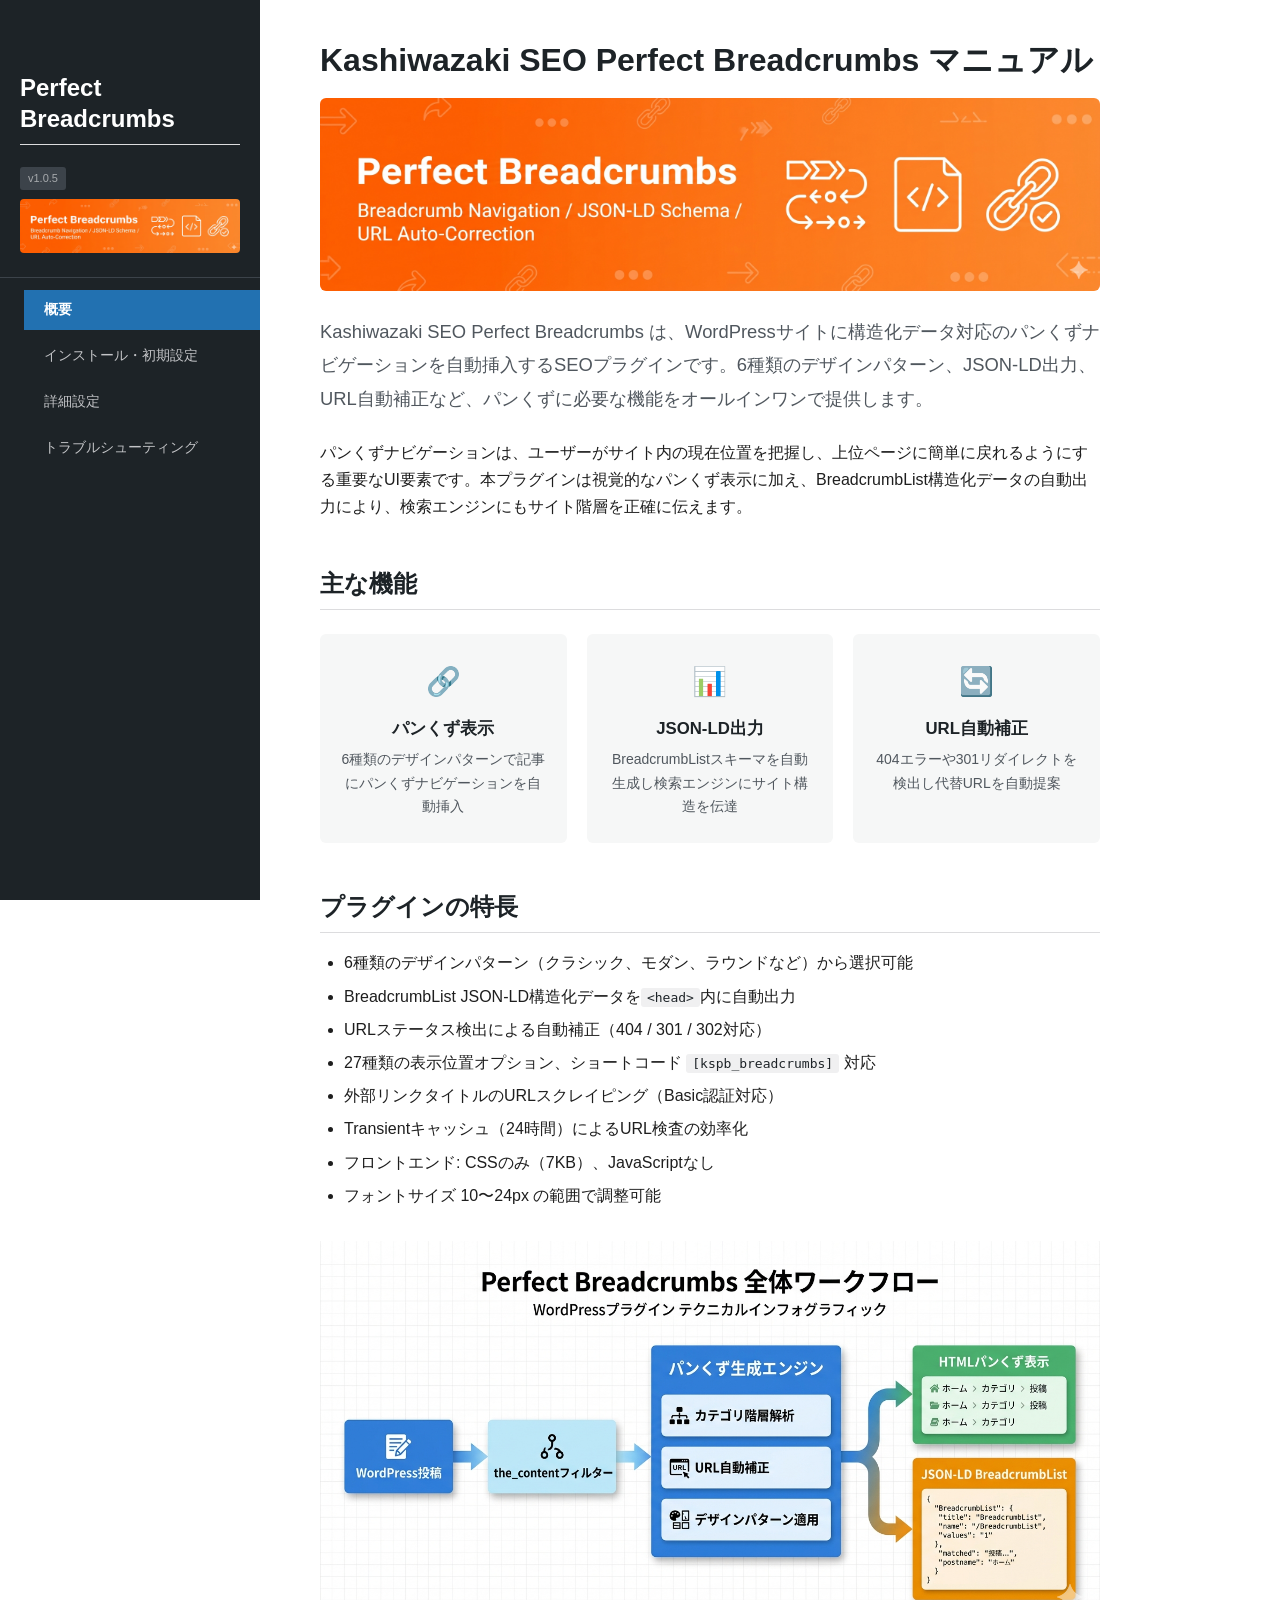
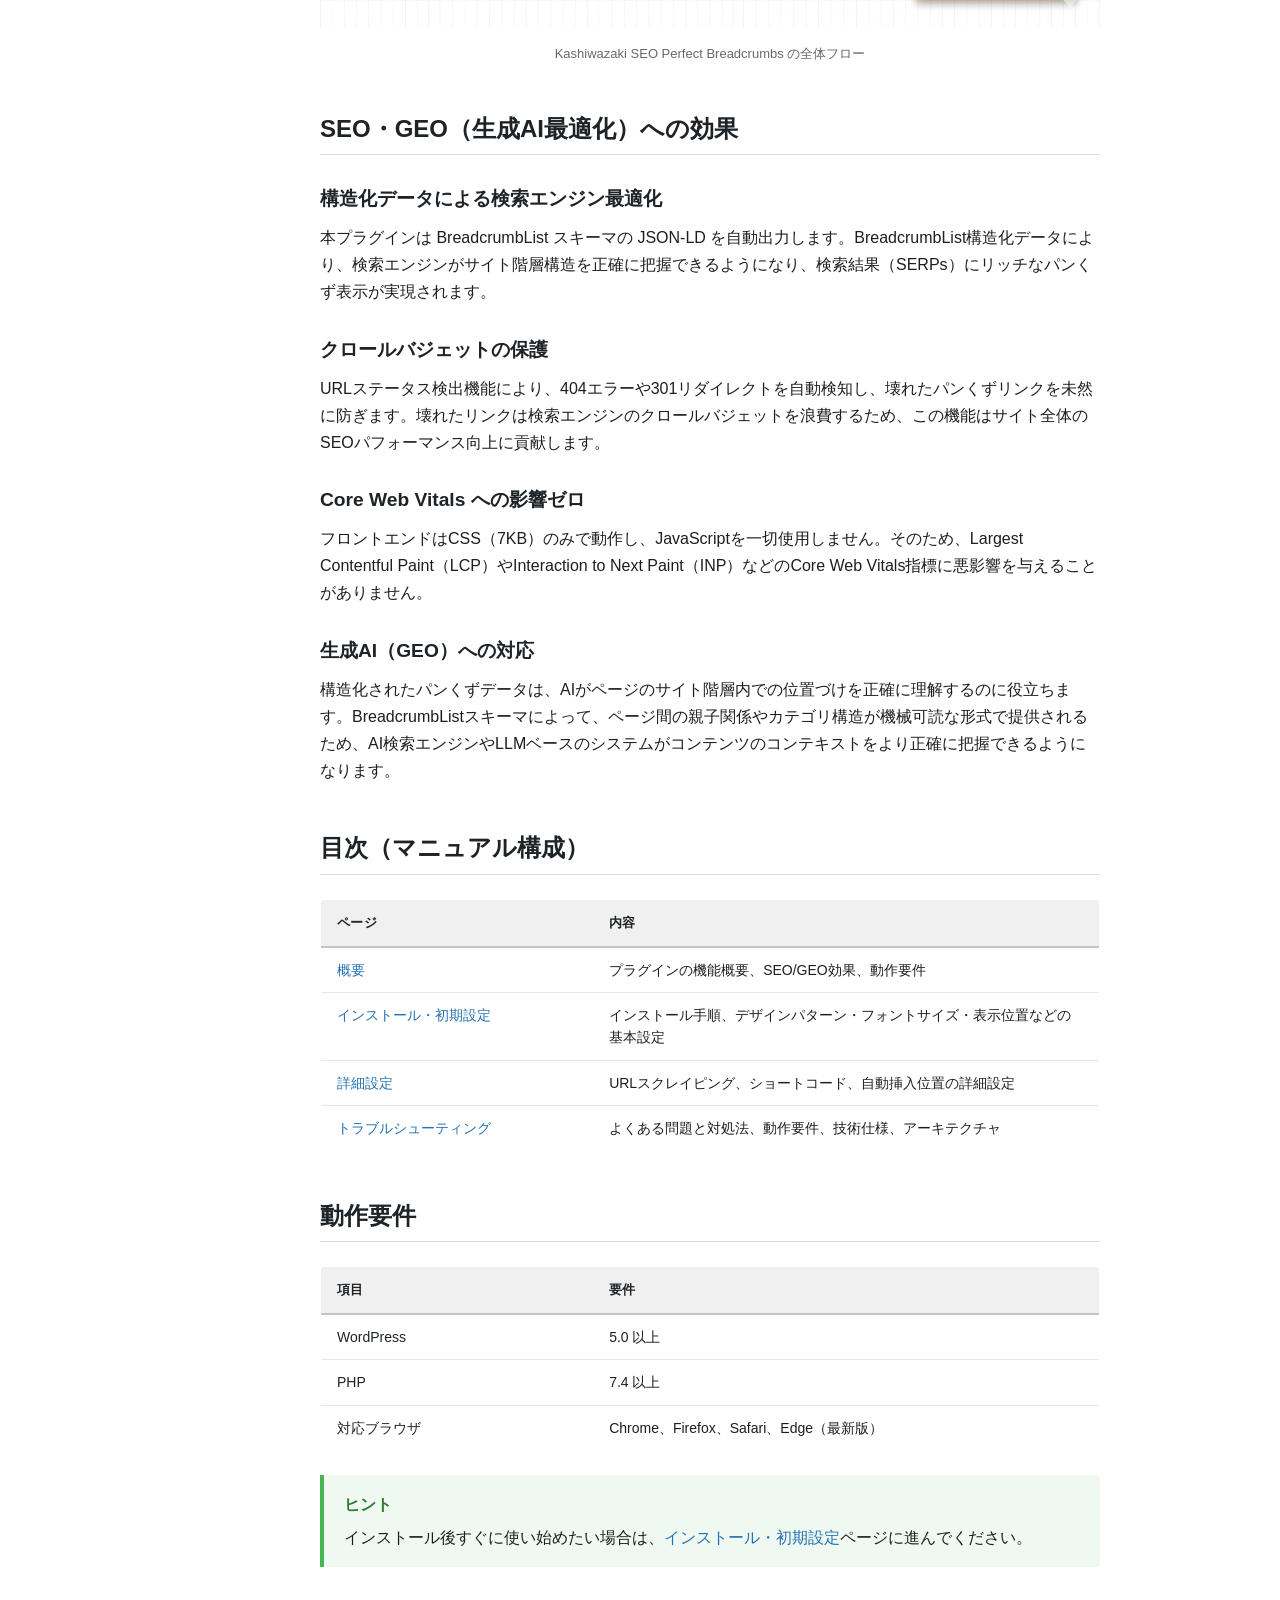
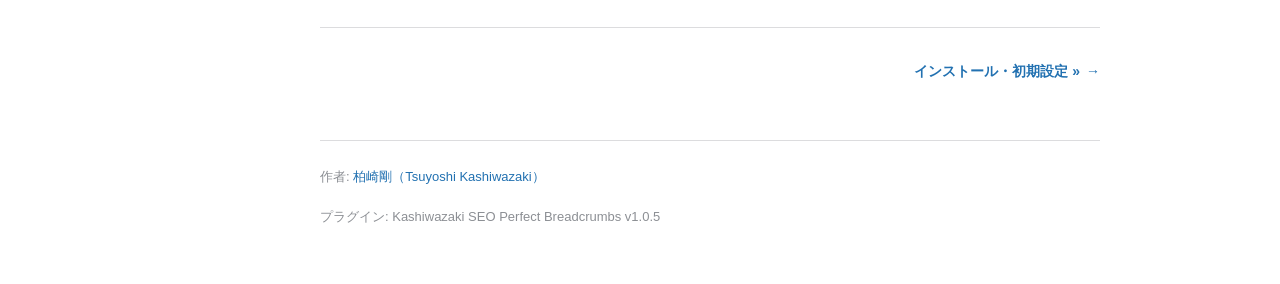
==== docs/index.html @ a73e2698 "Add HTML manual under docs/ Co-Authored-By: Claude Opus 4.6 (1M context) <noreply@anthropic.com>" ====
<!DOCTYPE html>
<html lang="ja">
<head>
    <meta charset="UTF-8">
    <meta name="viewport" content="width=device-width, initial-scale=1.0">
    <title>概要 - Kashiwazaki SEO Perfect Breadcrumbs マニュアル</title>
    <link rel="stylesheet" href="css/style.css?v=1">
</head>
<body>
<button class="hamburger-btn" aria-label="メニュー">&#9776;</button>

<nav class="sidebar">
    <div class="sidebar-header">
        <h2 style="color:#fff;">Perfect Breadcrumbs</h2>
        <span class="version">v1.0.5</span>
        <img src="images/main-visual.png" alt="" style="width:100%;border-radius:4px;margin-top:8px;">
    </div>
    <ul>
        <li class="active"><a href="index.html">概要</a></li>
        <li><a href="setup.html">インストール・初期設定</a></li>
        <li><a href="breadcrumbs-settings.html">詳細設定</a></li>
        <li><a href="troubleshooting.html">トラブルシューティング</a></li>
    </ul>
</nav>

<main class="content">
    <h1>Kashiwazaki SEO Perfect Breadcrumbs マニュアル</h1>
    <img src="images/main-visual.png" alt="Kashiwazaki SEO Perfect Breadcrumbs メインビジュアル" style="width:100%;border-radius:6px;margin-bottom:16px;">
    <p class="lead">Kashiwazaki SEO Perfect Breadcrumbs は、WordPressサイトに構造化データ対応のパンくずナビゲーションを自動挿入するSEOプラグインです。6種類のデザインパターン、JSON-LD出力、URL自動補正など、パンくずに必要な機能をオールインワンで提供します。</p>

    <p>パンくずナビゲーションは、ユーザーがサイト内の現在位置を把握し、上位ページに簡単に戻れるようにする重要なUI要素です。本プラグインは視覚的なパンくず表示に加え、BreadcrumbList構造化データの自動出力により、検索エンジンにもサイト階層を正確に伝えます。</p>

    <h2>主な機能</h2>

    <div class="feature-cards">
        <div class="feature-card">
            <span class="icon">&#128279;</span>
            <h4>パンくず表示</h4>
            <p>6種類のデザインパターンで記事にパンくずナビゲーションを自動挿入</p>
        </div>
        <div class="feature-card">
            <span class="icon">&#128202;</span>
            <h4>JSON-LD出力</h4>
            <p>BreadcrumbListスキーマを自動生成し検索エンジンにサイト構造を伝達</p>
        </div>
        <div class="feature-card">
            <span class="icon">&#128260;</span>
            <h4>URL自動補正</h4>
            <p>404エラーや301リダイレクトを検出し代替URLを自動提案</p>
        </div>
    </div>

    <h2>プラグインの特長</h2>

    <ul>
        <li>6種類のデザインパターン（クラシック、モダン、ラウンドなど）から選択可能</li>
        <li>BreadcrumbList JSON-LD構造化データを<code>&lt;head&gt;</code>内に自動出力</li>
        <li>URLステータス検出による自動補正（404 / 301 / 302対応）</li>
        <li>27種類の表示位置オプション、ショートコード <code>[kspb_breadcrumbs]</code> 対応</li>
        <li>外部リンクタイトルのURLスクレイピング（Basic認証対応）</li>
        <li>Transientキャッシュ（24時間）によるURL検査の効率化</li>
        <li>フロントエンド: CSSのみ（7KB）、JavaScriptなし</li>
        <li>フォントサイズ 10〜24px の範囲で調整可能</li>
    </ul>

    <figure class="infographic">
        <img src="images/infographics/overview-flow.png" alt="プラグイン概要フロー図">
        <figcaption>Kashiwazaki SEO Perfect Breadcrumbs の全体フロー</figcaption>
    </figure>

    <h2>SEO・GEO（生成AI最適化）への効果</h2>

    <h3>構造化データによる検索エンジン最適化</h3>
    <p>本プラグインは BreadcrumbList スキーマの JSON-LD を自動出力します。BreadcrumbList構造化データにより、検索エンジンがサイト階層構造を正確に把握できるようになり、検索結果（SERPs）にリッチなパンくず表示が実現されます。</p>

    <h3>クロールバジェットの保護</h3>
    <p>URLステータス検出機能により、404エラーや301リダイレクトを自動検知し、壊れたパンくずリンクを未然に防ぎます。壊れたリンクは検索エンジンのクロールバジェットを浪費するため、この機能はサイト全体のSEOパフォーマンス向上に貢献します。</p>

    <h3>Core Web Vitals への影響ゼロ</h3>
    <p>フロントエンドはCSS（7KB）のみで動作し、JavaScriptを一切使用しません。そのため、Largest Contentful Paint（LCP）やInteraction to Next Paint（INP）などのCore Web Vitals指標に悪影響を与えることがありません。</p>

    <h3>生成AI（GEO）への対応</h3>
    <p>構造化されたパンくずデータは、AIがページのサイト階層内での位置づけを正確に理解するのに役立ちます。BreadcrumbListスキーマによって、ページ間の親子関係やカテゴリ構造が機械可読な形式で提供されるため、AI検索エンジンやLLMベースのシステムがコンテンツのコンテキストをより正確に把握できるようになります。</p>

    <h2>目次（マニュアル構成）</h2>

    <table>
        <thead>
            <tr>
                <th style="width:35%;">ページ</th>
                <th>内容</th>
            </tr>
        </thead>
        <tbody>
            <tr>
                <td><a href="index.html">概要</a></td>
                <td>プラグインの機能概要、SEO/GEO効果、動作要件</td>
            </tr>
            <tr>
                <td><a href="setup.html">インストール・初期設定</a></td>
                <td>インストール手順、デザインパターン・フォントサイズ・表示位置などの基本設定</td>
            </tr>
            <tr>
                <td><a href="breadcrumbs-settings.html">詳細設定</a></td>
                <td>URLスクレイピング、ショートコード、自動挿入位置の詳細設定</td>
            </tr>
            <tr>
                <td><a href="troubleshooting.html">トラブルシューティング</a></td>
                <td>よくある問題と対処法、動作要件、技術仕様、アーキテクチャ</td>
            </tr>
        </tbody>
    </table>

    <h2>動作要件</h2>

    <table>
        <thead>
            <tr>
                <th style="width:35%;">項目</th>
                <th>要件</th>
            </tr>
        </thead>
        <tbody>
            <tr>
                <td>WordPress</td>
                <td>5.0 以上</td>
            </tr>
            <tr>
                <td>PHP</td>
                <td>7.4 以上</td>
            </tr>
            <tr>
                <td>対応ブラウザ</td>
                <td>Chrome、Firefox、Safari、Edge（最新版）</td>
            </tr>
        </tbody>
    </table>

    <div class="callout callout-tip">
        <div class="callout-title">ヒント</div>
        <p>インストール後すぐに使い始めたい場合は、<a href="setup.html">インストール・初期設定</a>ページに進んでください。</p>
    </div>

    <nav class="page-nav">
        <span></span>
        <a href="setup.html" class="next">インストール・初期設定 &raquo;</a>
    </nav>

    <footer class="manual-footer">
        <p>作者: <a href="https://www.tsuyoshikashiwazaki.jp/profile/" target="_blank" rel="noopener">柏崎剛（Tsuyoshi Kashiwazaki）</a></p>
        <p>プラグイン: Kashiwazaki SEO Perfect Breadcrumbs v1.0.5</p>
    </footer>
</main>

<div class="lightbox"></div>
<script src="js/manual.js?v=1"></script>
</body>
</html>
---- docs/css/style.css ----
/* ========================================
   WordPress Plugin Manual - Common Stylesheet
   ======================================== */

/* ========================================
   1. Base / Reset
   ======================================== */

*,
*::before,
*::after {
    margin: 0;
    padding: 0;
    box-sizing: border-box;
}

html {
    font-size: 16px;
    scroll-behavior: smooth;
}

body {
    font-family: -apple-system, BlinkMacSystemFont, "Segoe UI", Roboto, Oxygen,
        Ubuntu, Cantarell, "Fira Sans", "Droid Sans", "Helvetica Neue", Arial,
        sans-serif;
    color: #1e1e1e;
    background: #fff;
    line-height: 1.7;
}

img {
    max-width: 100%;
    height: auto;
}

a {
    color: #2271b1;
    text-decoration: none;
}

a:hover {
    color: #135e96;
    text-decoration: underline;
}

/* ========================================
   2. Sidebar
   ======================================== */

.sidebar {
    position: fixed;
    top: 0;
    left: 0;
    width: 260px;
    height: 100vh;
    background: #1d2327;
    color: #fff;
    overflow-y: auto;
    z-index: 100;
    padding-bottom: 40px;
}

.sidebar-header {
    padding: 24px 20px 16px;
    border-bottom: 1px solid #3c434a;
}

.sidebar-header h1 {
    font-size: 15px;
    font-weight: 600;
    line-height: 1.4;
    color: #fff;
}

.sidebar-header .version {
    display: inline-block;
    margin-top: 6px;
    font-size: 11px;
    color: #a7aaad;
    background: #3c434a;
    padding: 2px 8px;
    border-radius: 3px;
}

.sidebar ul {
    list-style: none;
    padding: 12px 0;
}

.sidebar ul li a {
    display: block;
    padding: 8px 20px;
    color: #c3c4c7;
    font-size: 14px;
    transition: background 0.15s, color 0.15s;
}

.sidebar ul li a:hover {
    background: #2c3338;
    color: #fff;
    text-decoration: none;
}

.sidebar ul li.active a {
    background: #2271b1;
    color: #fff;
    font-weight: 600;
}

.sidebar ul li.section-label {
    padding: 18px 20px 4px;
    font-size: 11px;
    font-weight: 700;
    text-transform: uppercase;
    letter-spacing: 0.06em;
    color: #8c8f94;
}

/* ========================================
   3. Main Content
   ======================================== */

.content {
    margin-left: 260px;
    max-width: 900px;
    padding: 40px 60px;
}

/* ========================================
   4. Typography
   ======================================== */

h1, h2, h3, h4, h5, h6 {
    color: #1d2327;
    font-weight: 600;
    line-height: 1.3;
}

h1 {
    font-size: 2rem;
    margin-bottom: 16px;
}

h2 {
    font-size: 1.5rem;
    margin-top: 48px;
    margin-bottom: 16px;
    padding-bottom: 10px;
    border-bottom: 1px solid #dcdcde;
}

h3 {
    font-size: 1.2rem;
    margin-top: 32px;
    margin-bottom: 12px;
}

h4 {
    font-size: 1.05rem;
    margin-top: 24px;
    margin-bottom: 8px;
}

p {
    margin-bottom: 16px;
}

.lead {
    font-size: 1.15rem;
    color: #50575e;
    line-height: 1.8;
    margin-bottom: 24px;
}

/* ========================================
   5. Steps
   ======================================== */

.step {
    display: flex;
    gap: 16px;
    margin-bottom: 24px;
    align-items: flex-start;
}

.step-number {
    flex-shrink: 0;
    width: 36px;
    height: 36px;
    background: #2271b1;
    color: #fff;
    border-radius: 50%;
    display: flex;
    align-items: center;
    justify-content: center;
    font-size: 16px;
    font-weight: 700;
    line-height: 1;
}

.step-content {
    flex: 1;
    padding-top: 4px;
}

.step-content p:last-child {
    margin-bottom: 0;
}

/* ========================================
   6. Callout Boxes
   ======================================== */

.callout {
    padding: 16px 20px;
    margin: 24px 0;
    border-left: 4px solid;
    border-radius: 0 4px 4px 0;
}

.callout-title {
    font-weight: 700;
    margin-bottom: 6px;
}

.callout p:last-child {
    margin-bottom: 0;
}

.callout-tip {
    border-left-color: #46b450;
    background: #f0f9f1;
}

.callout-tip .callout-title {
    color: #2e7d32;
}

.callout-warning {
    border-left-color: #ffb900;
    background: #fef8e7;
}

.callout-warning .callout-title {
    color: #8b6914;
}

.callout-note {
    border-left-color: #2271b1;
    background: #edf5fa;
}

.callout-note .callout-title {
    color: #2271b1;
}

/* ========================================
   7. Screenshots
   ======================================== */

.screenshot {
    margin: 24px 0;
    text-align: center;
}

.screenshot img {
    max-width: 100%;
    border: 1px solid #dcdcde;
    border-radius: 6px;
    cursor: zoom-in;
}

.screenshot figcaption,
.screenshot .caption {
    font-size: 13px;
    color: #646970;
    margin-top: 8px;
    font-style: italic;
}

/* ========================================
   8. Infographic Images
   ======================================== */

.infographic {
    margin: 32px 0;
    text-align: center;
}

.infographic img {
    max-width: 100%;
    display: inline-block;
}

.infographic figcaption,
.infographic .caption {
    font-size: 13px;
    color: #646970;
    margin-top: 8px;
}

/* ========================================
   9. Feature Cards
   ======================================== */

.feature-cards {
    display: grid;
    grid-template-columns: repeat(3, 1fr);
    gap: 20px;
    margin: 24px 0;
}

.feature-card {
    background: #f6f7f7;
    border-radius: 6px;
    padding: 24px 20px;
    text-align: center;
}

.feature-card h4 {
    margin-top: 0;
    margin-bottom: 8px;
}

.feature-card p {
    font-size: 14px;
    color: #50575e;
    margin-bottom: 0;
}

.feature-card .icon {
    font-size: 28px;
    margin-bottom: 12px;
    display: block;
}

/* ========================================
   10. Tables (widefat style)
   ======================================== */

table,
table.widefat {
    width: 100%;
    border-collapse: collapse;
    margin: 24px 0;
    font-size: 14px;
    border: 1px solid #dcdcde;
    border-radius: 4px;
    overflow: hidden;
}

table thead th,
table.widefat thead th {
    background: #f0f0f1;
    text-align: left;
    padding: 12px 16px;
    font-weight: 600;
    font-size: 13px;
    color: #1d2327;
    border-bottom: 2px solid #c3c4c7;
    letter-spacing: 0.02em;
}

table tbody td,
table.widefat tbody td {
    padding: 11px 16px;
    border-bottom: 1px solid #e8e8e8;
    vertical-align: top;
    line-height: 1.6;
}

table tbody tr:hover,
table.widefat tbody tr:hover {
    background: #f6f7f7;
}

table tbody tr:last-child td,
table.widefat tbody tr:last-child td {
    border-bottom: none;
}

table tbody td:first-child {
    font-weight: 500;
    color: #1d2327;
}

/* ========================================
   11. HTTP Status Color Coding
   ======================================== */

.http-2xx {
    color: #00a32a;
    font-weight: 600;
}

.http-3xx {
    color: #2271b1;
    font-weight: 600;
}

.http-4xx {
    color: #dba617;
    font-weight: 600;
}

.http-5xx {
    color: #d63638;
    font-weight: 600;
}

/* ========================================
   12. Status Badges
   ======================================== */

.status-badge {
    display: inline-block;
    padding: 2px 10px;
    border-radius: 12px;
    font-size: 12px;
    font-weight: 600;
    line-height: 1.6;
    white-space: nowrap;
}

.status-ok {
    background: #edfaef;
    color: #00a32a;
}

.status-warning {
    background: #fef8e7;
    color: #996800;
}

.status-error {
    background: #fcf0f1;
    color: #d63638;
}

/* ========================================
   13. Lightbox Overlay
   ======================================== */

.lightbox {
    display: none;
    position: fixed;
    inset: 0;
    z-index: 9999;
    background: rgba(0, 0, 0, 0.85);
    align-items: center;
    justify-content: center;
    cursor: zoom-out;
}

.lightbox.active {
    display: flex;
}

.lightbox img {
    max-width: 90vw;
    max-height: 90vh;
    border-radius: 4px;
    box-shadow: 0 4px 30px rgba(0, 0, 0, 0.4);
}

.lightbox-close {
    position: absolute;
    top: 20px;
    right: 28px;
    background: none;
    border: none;
    color: #fff;
    font-size: 36px;
    cursor: pointer;
    line-height: 1;
    opacity: 0.8;
    transition: opacity 0.15s;
}

.lightbox-close:hover {
    opacity: 1;
}

/* ========================================
   14. Page Navigation
   ======================================== */

.page-nav {
    display: flex;
    justify-content: space-between;
    margin-top: 60px;
    padding-top: 24px;
    border-top: 1px solid #dcdcde;
}

.page-nav a {
    display: inline-flex;
    align-items: center;
    gap: 6px;
    font-size: 14px;
    font-weight: 600;
    color: #2271b1;
    padding: 8px 0;
}

.page-nav a:hover {
    color: #135e96;
    text-decoration: none;
}

.page-nav .prev::before {
    content: "\2190";
}

.page-nav .next::after {
    content: "\2192";
}

/* ========================================
   15. Manual Footer
   ======================================== */

.manual-footer {
    margin-top: 48px;
    padding: 24px 0 0;
    border-top: 1px solid #dcdcde;
    font-size: 13px;
    color: #8c8f94;
    line-height: 1.8;
}

.manual-footer a {
    color: #2271b1;
}

.manual-footer a:hover {
    color: #135e96;
}

/* ========================================
   16. Code Blocks
   ======================================== */

code {
    background: #f0f0f1;
    padding: 2px 6px;
    border-radius: 3px;
    font-size: 13px;
    font-family: Menlo, Consolas, "DejaVu Sans Mono", monospace;
    color: #1d2327;
}

pre {
    background: #2c3338;
    color: #e4e6e8;
    padding: 20px 24px;
    border-radius: 6px;
    overflow-x: auto;
    margin: 24px 0;
    font-size: 13px;
    line-height: 1.6;
}

pre code {
    background: none;
    padding: 0;
    border-radius: 0;
    color: inherit;
    font-size: inherit;
}

/* ========================================
   17. Lists
   ======================================== */

ul, ol {
    margin: 0 0 16px 24px;
}

li {
    margin-bottom: 6px;
}

/* ========================================
   18. Hamburger Menu Button
   ======================================== */

.hamburger-btn {
    display: none;
    position: fixed;
    top: 12px;
    left: 12px;
    z-index: 200;
    background: #1d2327;
    border: none;
    color: #fff;
    width: 40px;
    height: 40px;
    border-radius: 4px;
    cursor: pointer;
    font-size: 22px;
    align-items: center;
    justify-content: center;
    line-height: 1;
}

/* ========================================
   19. Responsive (max-width: 768px)
   ======================================== */

@media (max-width: 768px) {
    .sidebar {
        transform: translateX(-100%);
        transition: transform 0.25s ease;
    }

    .sidebar.open {
        transform: translateX(0);
    }

    .content {
        margin-left: 0;
        padding: 60px 20px 40px;
    }

    .hamburger-btn {
        display: flex;
    }

    .feature-cards {
        grid-template-columns: 1fr;
    }

    .page-nav {
        flex-direction: column;
        gap: 12px;
    }

    table.widefat {
        font-size: 13px;
    }

    table.widefat thead th,
    table.widefat tbody td {
        padding: 8px 10px;
    }

    h1 {
        font-size: 1.6rem;
    }

    h2 {
        font-size: 1.3rem;
    }
}
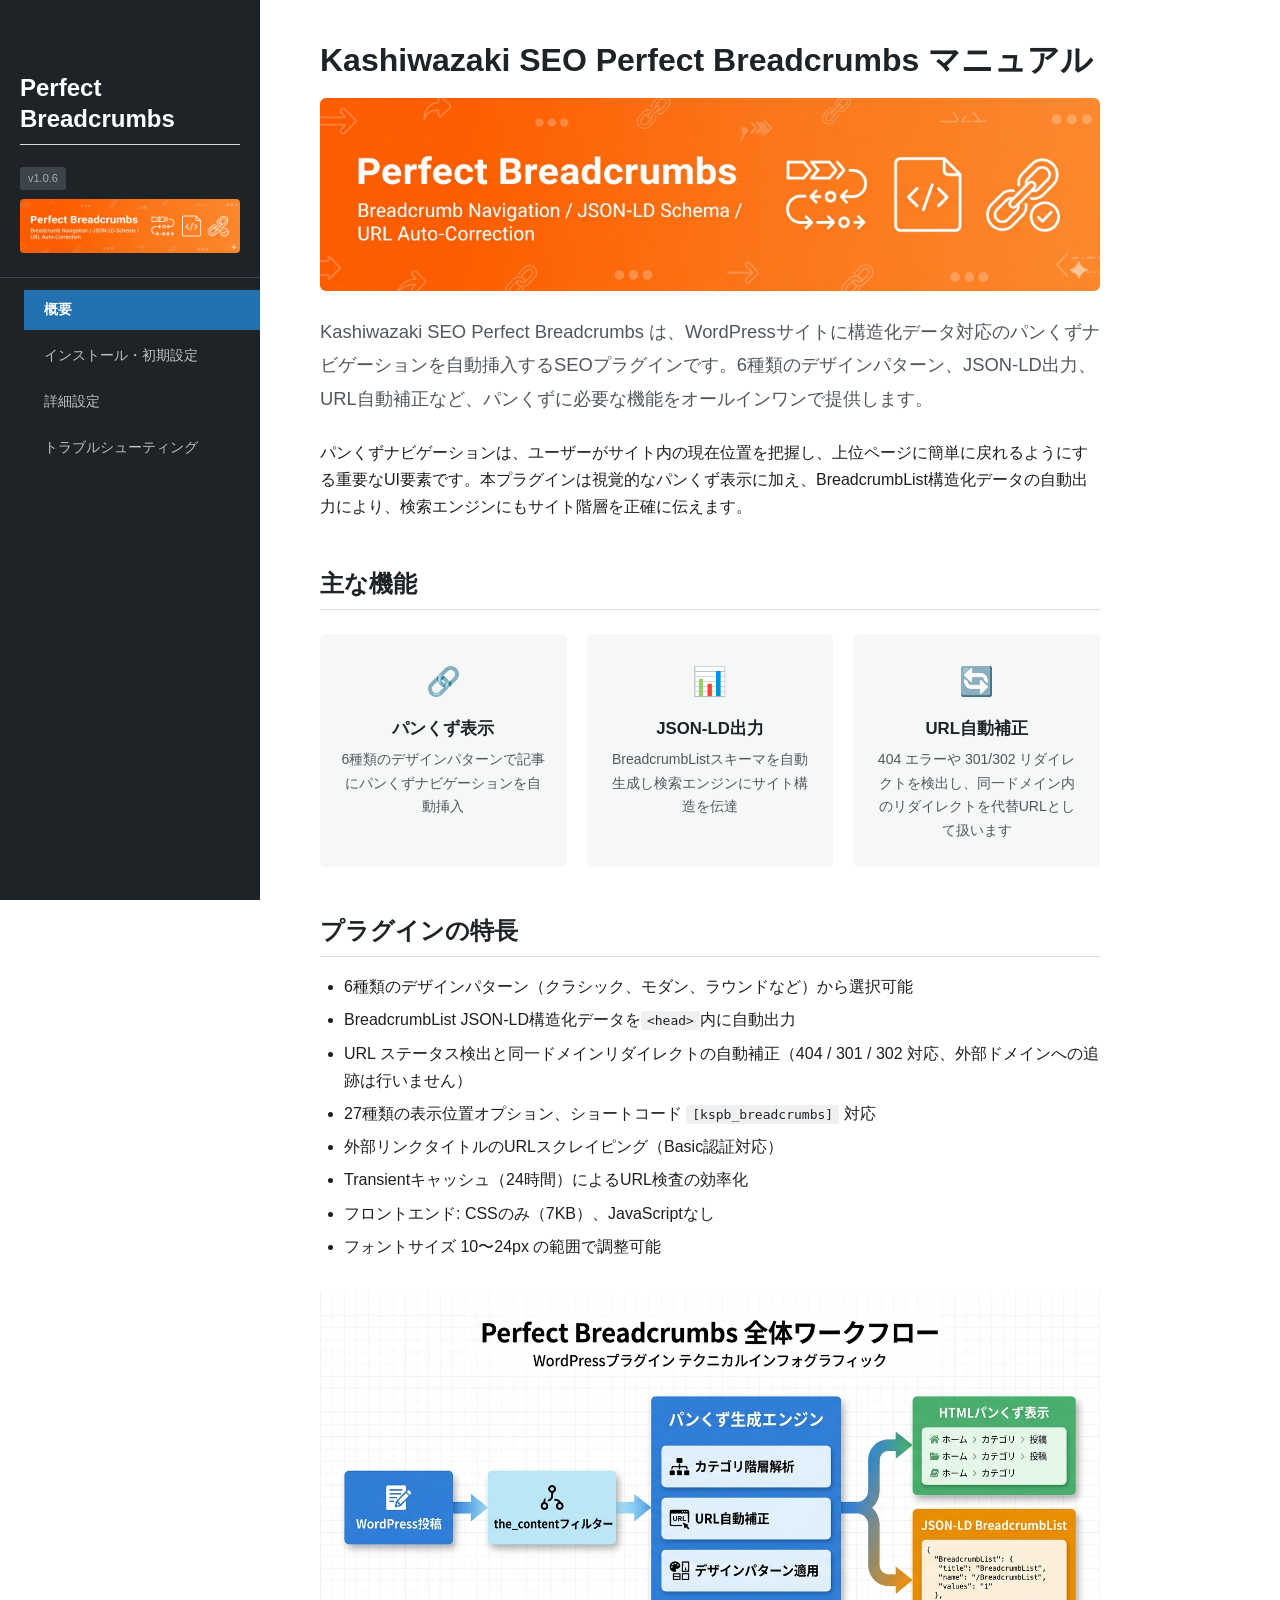
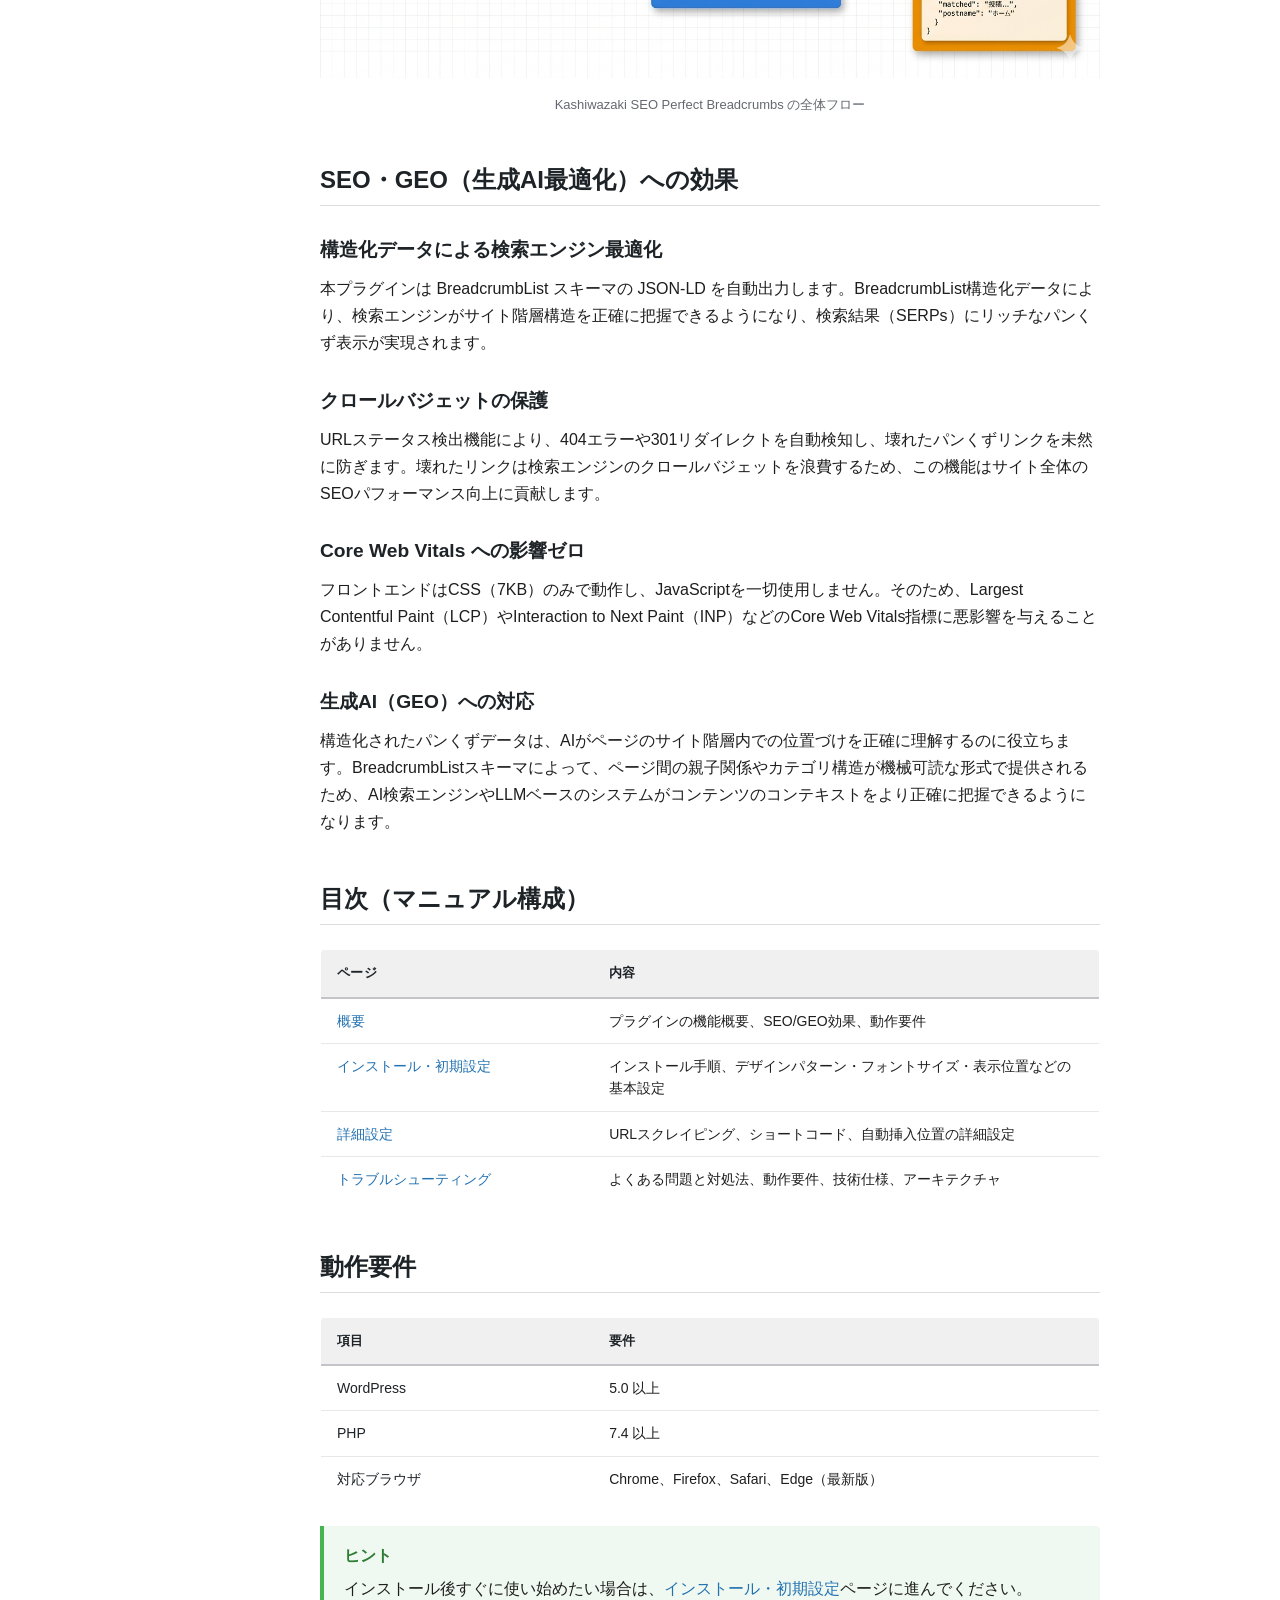
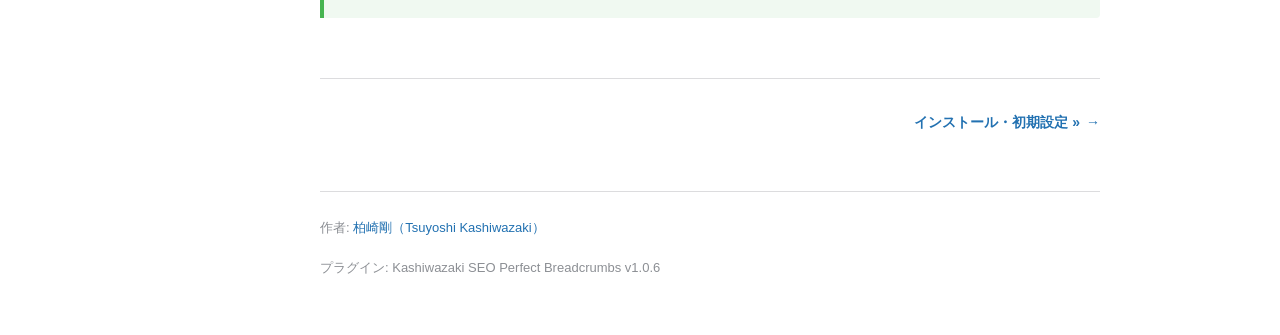
==== commit 0e0101c6: "Update to v1.0.6 - Fix: cache clear button now removes transients stored in wp_options (previous imp" ====
--- a/docs/index.html
+++ b/docs/index.html
@@ -12,7 +12,7 @@
 <nav class="sidebar">
     <div class="sidebar-header">
         <h2 style="color:#fff;">Perfect Breadcrumbs</h2>
-        <span class="version">v1.0.5</span>
+        <span class="version">v1.0.6</span>
         <img src="images/main-visual.png" alt="" style="width:100%;border-radius:4px;margin-top:8px;">
     </div>
     <ul>
@@ -46,7 +46,7 @@
         <div class="feature-card">
             <span class="icon">&#128260;</span>
             <h4>URL自動補正</h4>
-            <p>404エラーや301リダイレクトを検出し代替URLを自動提案</p>
+            <p>404 エラーや 301/302 リダイレクトを検出し、同一ドメイン内のリダイレクトを代替URLとして扱います</p>
         </div>
     </div>
 
@@ -55,7 +55,7 @@
     <ul>
         <li>6種類のデザインパターン（クラシック、モダン、ラウンドなど）から選択可能</li>
         <li>BreadcrumbList JSON-LD構造化データを<code>&lt;head&gt;</code>内に自動出力</li>
-        <li>URLステータス検出による自動補正（404 / 301 / 302対応）</li>
+        <li>URL ステータス検出と同一ドメインリダイレクトの自動補正（404 / 301 / 302 対応、外部ドメインへの追跡は行いません）</li>
         <li>27種類の表示位置オプション、ショートコード <code>[kspb_breadcrumbs]</code> 対応</li>
         <li>外部リンクタイトルのURLスクレイピング（Basic認証対応）</li>
         <li>Transientキャッシュ（24時間）によるURL検査の効率化</li>
@@ -148,7 +148,7 @@
 
     <footer class="manual-footer">
         <p>作者: <a href="https://www.tsuyoshikashiwazaki.jp/profile/" target="_blank" rel="noopener">柏崎剛（Tsuyoshi Kashiwazaki）</a></p>
-        <p>プラグイン: Kashiwazaki SEO Perfect Breadcrumbs v1.0.5</p>
+        <p>プラグイン: Kashiwazaki SEO Perfect Breadcrumbs v1.0.6</p>
     </footer>
 </main>
 
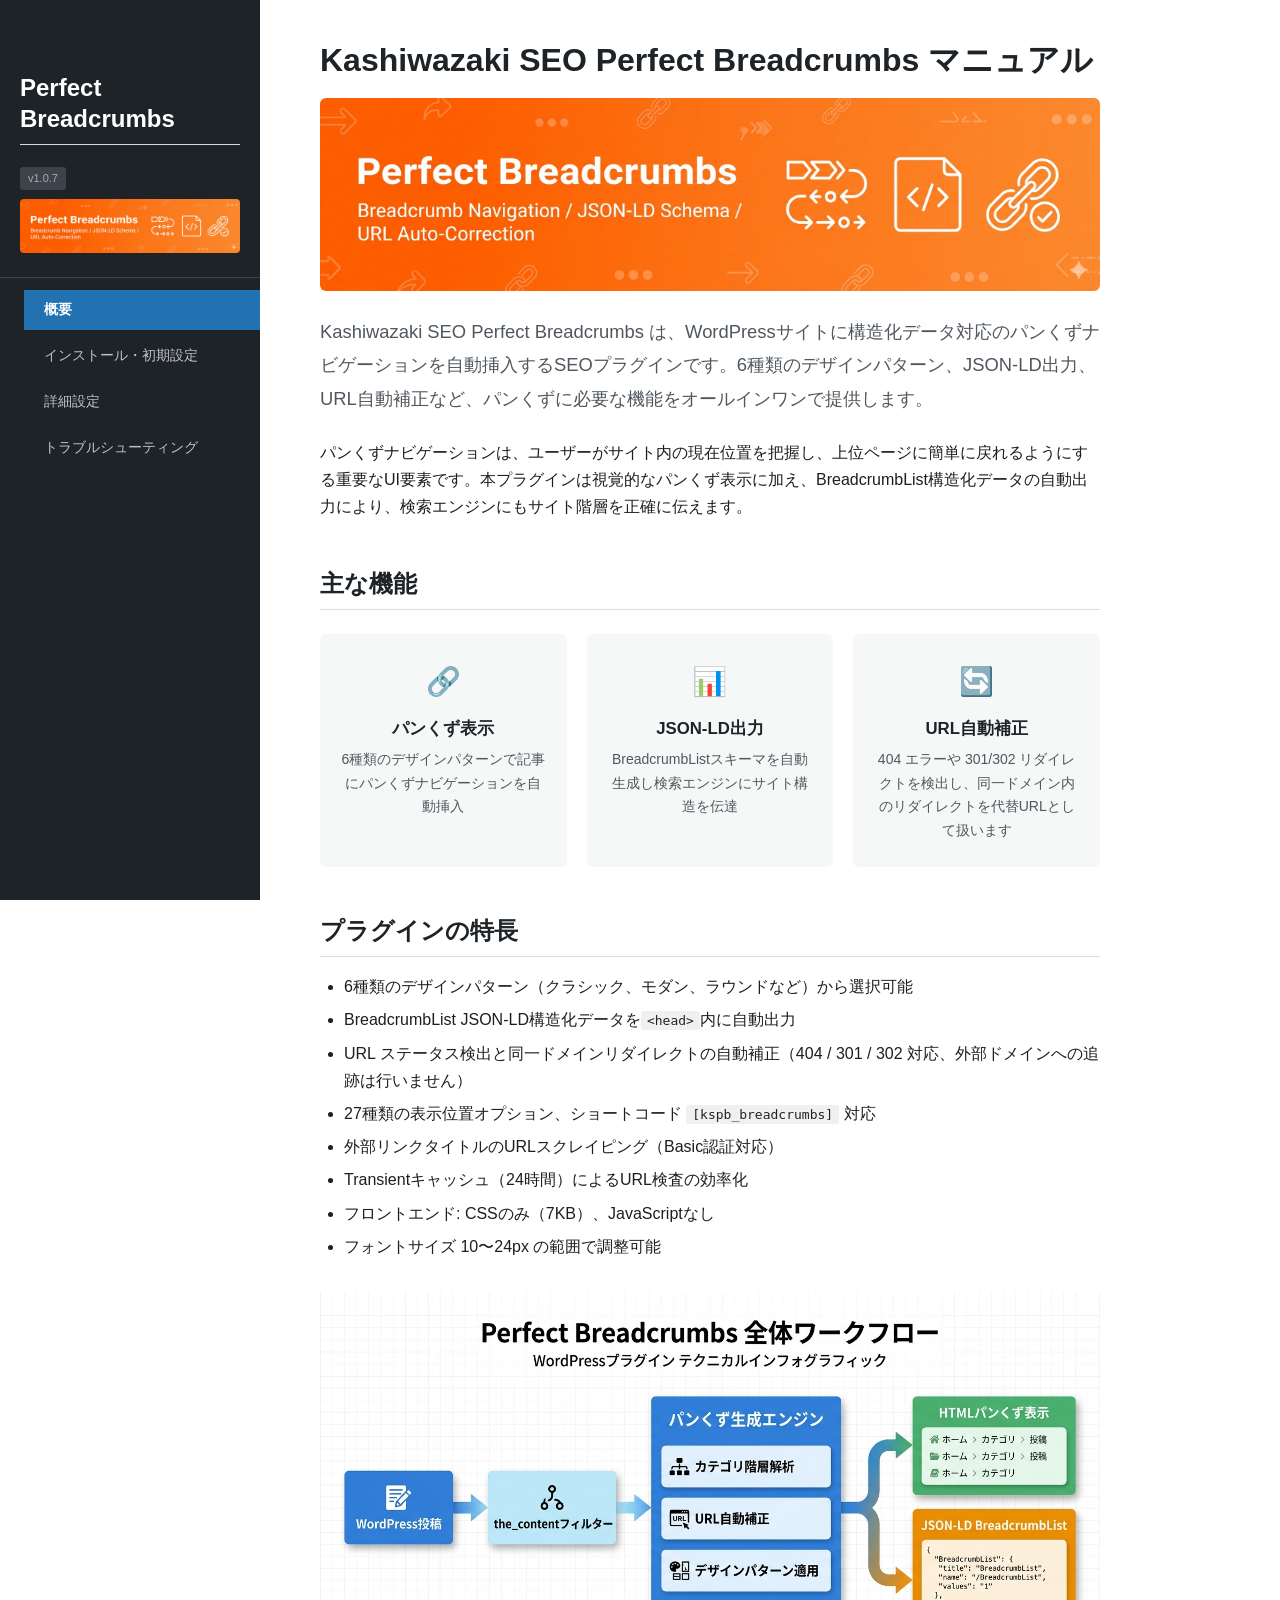
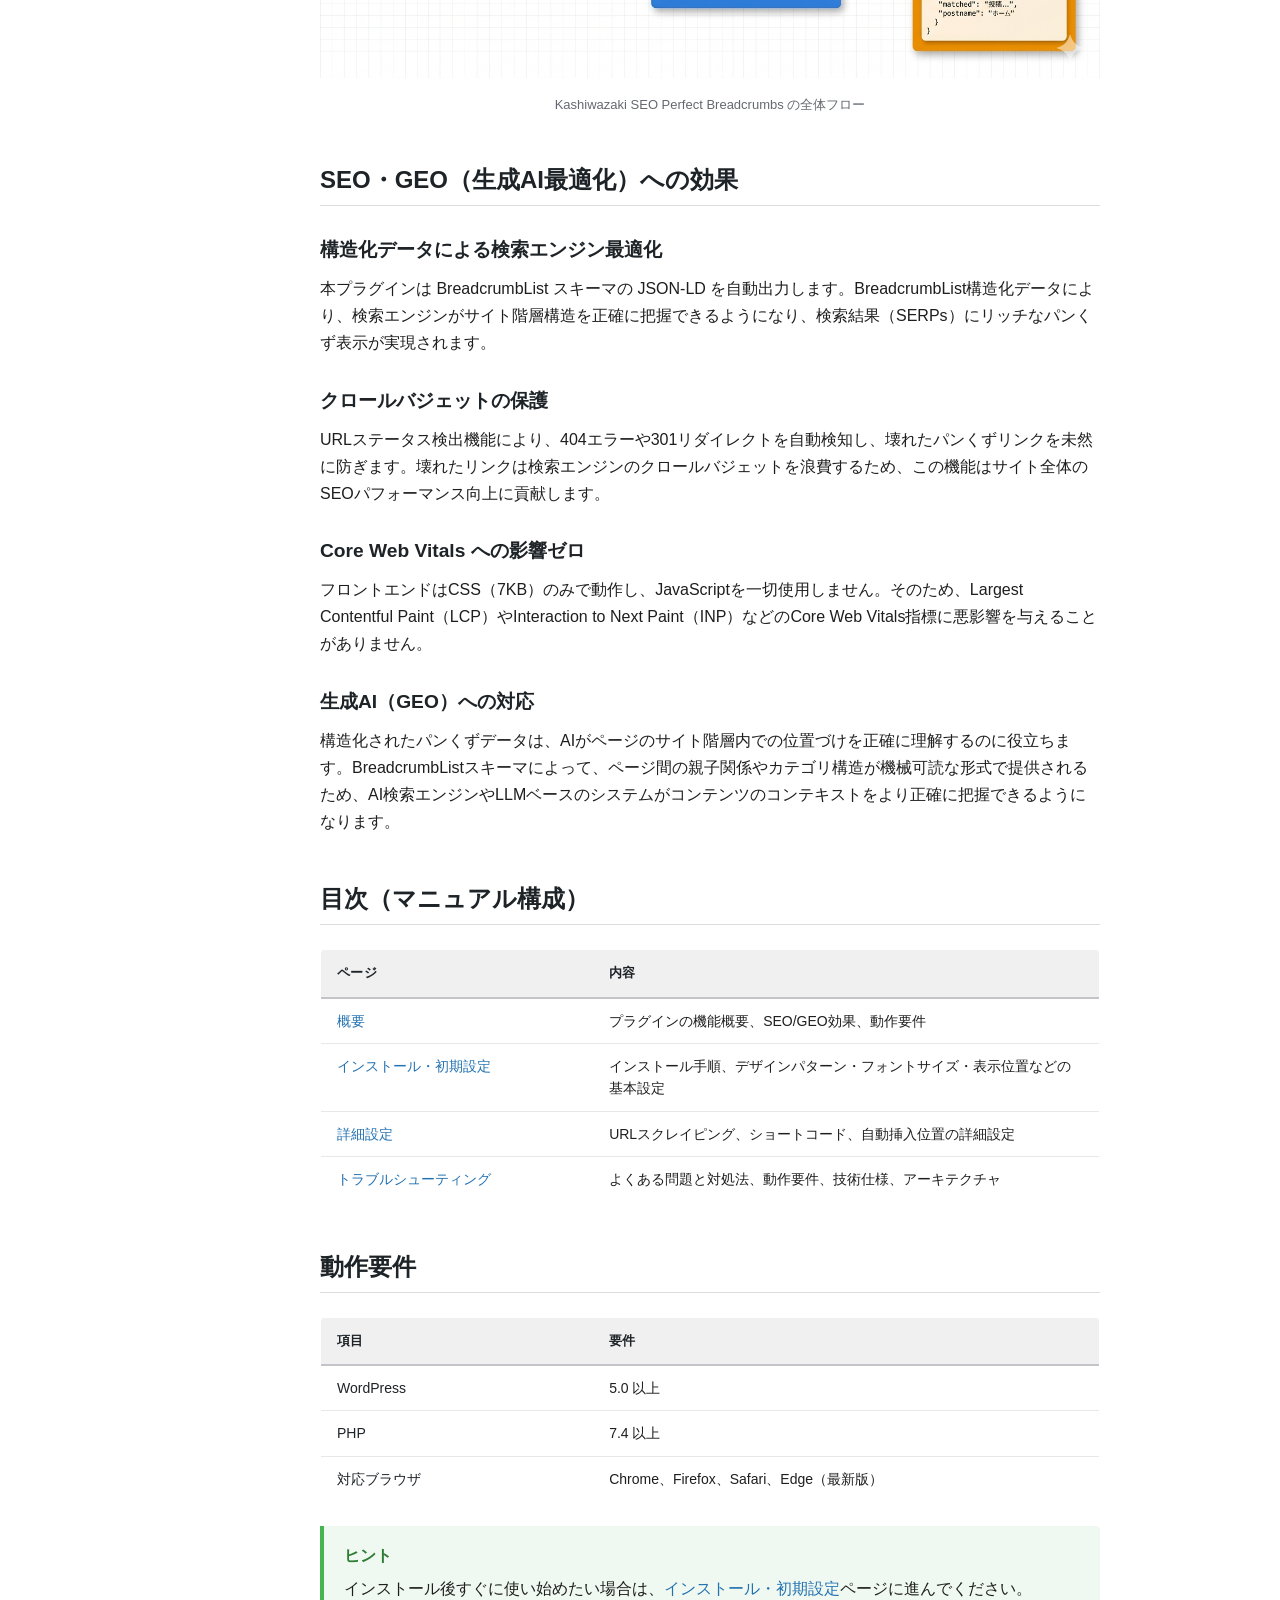
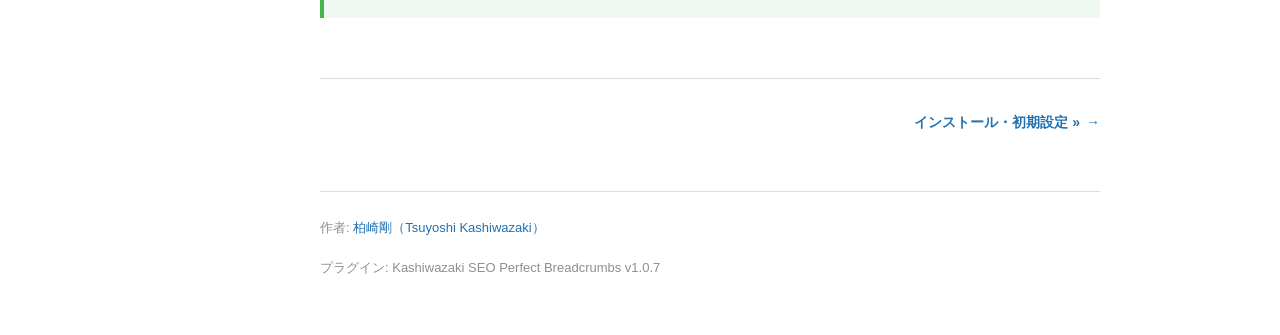
==== commit cbe71217: "Update to v1.0.7 - Security: $_SERVER['REQUEST_URI'] の全使用箇所に wp_unslash() を適用、URL構築箇所には esc_url_raw(" ====
--- a/docs/index.html
+++ b/docs/index.html
@@ -12,7 +12,7 @@
 <nav class="sidebar">
     <div class="sidebar-header">
         <h2 style="color:#fff;">Perfect Breadcrumbs</h2>
-        <span class="version">v1.0.6</span>
+        <span class="version">v1.0.7</span>
         <img src="images/main-visual.png" alt="" style="width:100%;border-radius:4px;margin-top:8px;">
     </div>
     <ul>
@@ -148,7 +148,7 @@
 
     <footer class="manual-footer">
         <p>作者: <a href="https://www.tsuyoshikashiwazaki.jp/profile/" target="_blank" rel="noopener">柏崎剛（Tsuyoshi Kashiwazaki）</a></p>
-        <p>プラグイン: Kashiwazaki SEO Perfect Breadcrumbs v1.0.6</p>
+        <p>プラグイン: Kashiwazaki SEO Perfect Breadcrumbs v1.0.7</p>
     </footer>
 </main>
 
